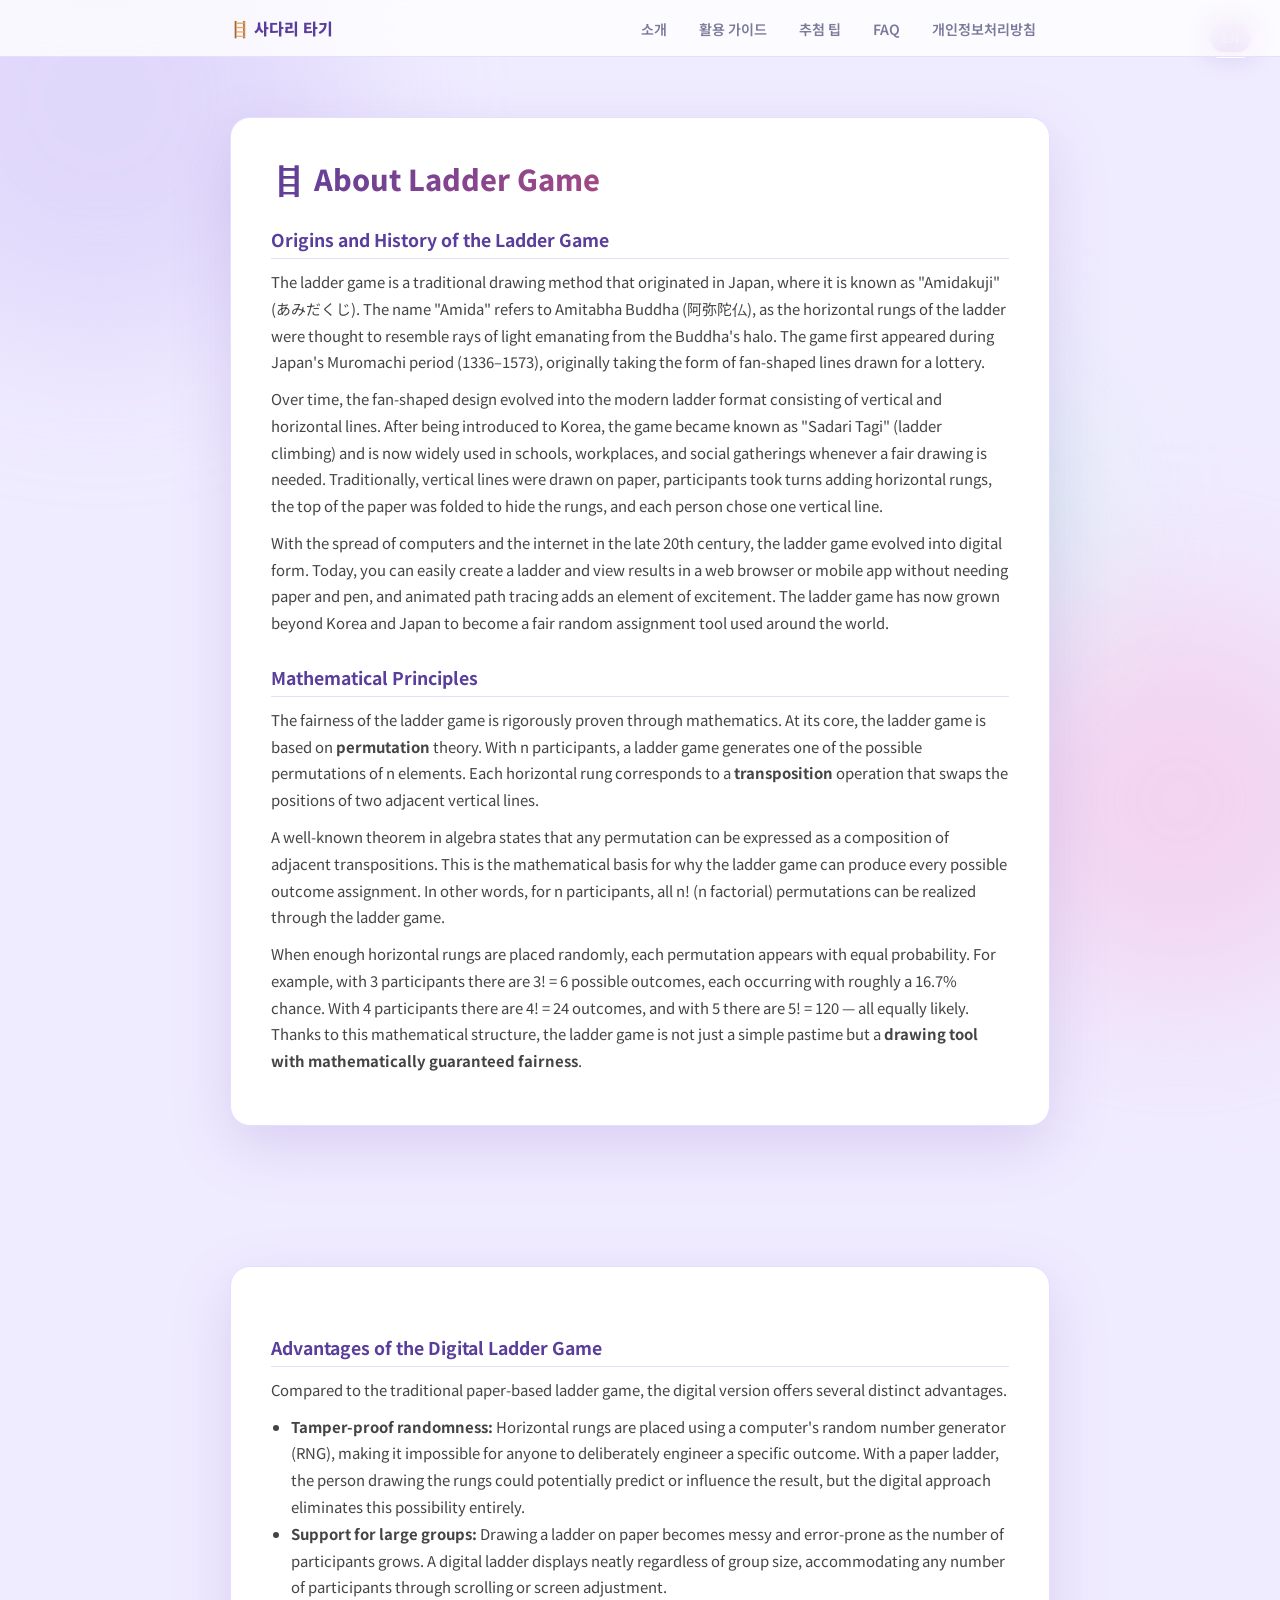
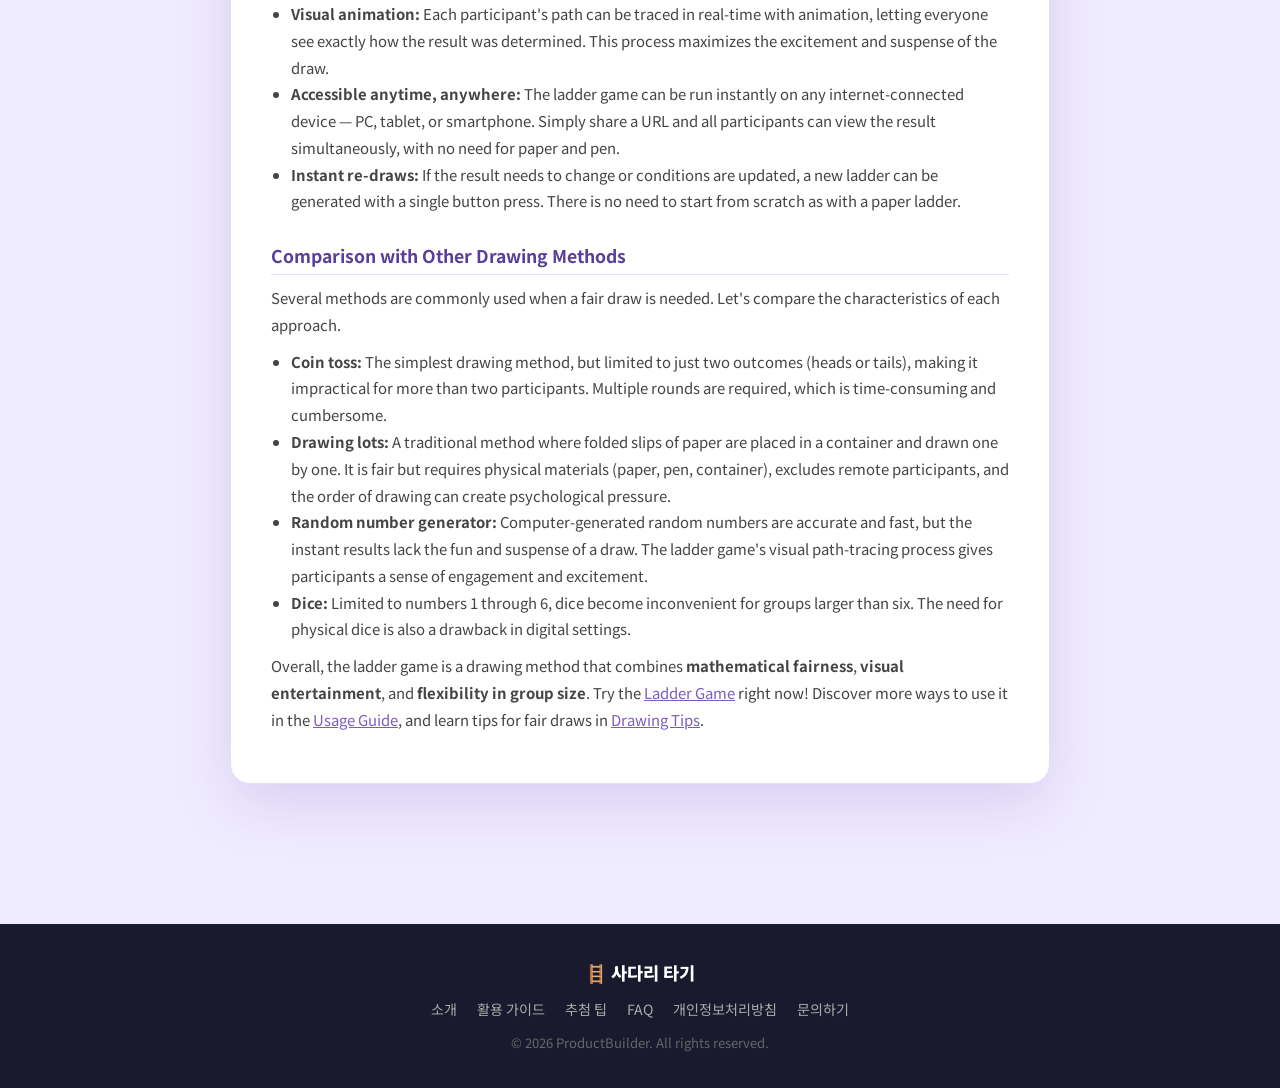
==== about.html @ 60f8b4ca "Fix AdSense policy violations and expand to global service - Remove ad from game screen (no-content " ====
<!doctype html>
<html lang="en">
<head>
  <meta charset="UTF-8" />
  <meta name="viewport" content="width=device-width, initial-scale=1.0" />
  <title>About Ladder Game - Origins, Mathematical Principles, and Digital Advantages</title>
  <meta name="description" content="Learn about the origins and history of the ladder game (Amidakuji), its mathematical fairness principles, advantages of digital ladder games, and comparisons with other drawing methods." />
  <meta name="keywords" content="ladder game about, amidakuji, ladder history, ladder math, fair drawing, 사다리타기 소개" />
  <meta name="author" content="ProductBuilder" />
  <meta property="og:title" content="About Ladder Game - Origins, Mathematical Principles, and Digital Advantages" />
  <meta property="og:description" content="Learn about the origins and history of the ladder game, its mathematical fairness principles, and the advantages of digital ladder games." />
  <meta property="og:type" content="article" />
  <link rel="preconnect" href="https://fonts.googleapis.com">
  <link rel="preconnect" href="https://fonts.gstatic.com" crossorigin>
  <link href="https://fonts.googleapis.com/css2?family=Noto+Sans+KR:wght@400;500;600;700;800&family=Noto+Sans+JP:wght@400;500;700;800&family=Noto+Sans+SC:wght@400;500;700;800&display=swap" rel="stylesheet">
  <link href="style.css" rel="stylesheet">
  <!-- Google AdSense -->
  <script async src="https://pagead2.googlesyndication.com/pagead/js/adsbygoogle.js?client=ca-pub-7362975376492503"
     crossorigin="anonymous"></script>
</head>
<body>

  <div class="bg-orbs">
    <div class="orb orb1"></div>
    <div class="orb orb2"></div>
    <div class="orb orb3"></div>
  </div>

  <!-- Language switcher -->
  <div class="lang-switcher">
    <button class="lang-btn active" data-lang="ko">한국어</button>
    <button class="lang-btn" data-lang="en">EN</button>
    <button class="lang-btn" data-lang="zh">中文</button>
    <button class="lang-btn" data-lang="ja">日本語</button>
  </div>

  <!-- Navigation -->
  <nav class="site-nav">
    <div class="nav-inner">
      <a href="/" class="nav-logo">🪜 사다리 타기</a>
      <ul class="nav-links">
        <li><a href="about.html">소개</a></li>
        <li><a href="guide.html">활용 가이드</a></li>
        <li><a href="tips.html">추첨 팁</a></li>
        <li><a href="faq-detail.html">FAQ</a></li>
        <li><a href="privacy.html">개인정보처리방침</a></li>
      </ul>
    </div>
  </nav>

  <div class="page">

    <!-- Korean -->
    <div data-lang="ko">
      <div class="card policy-card">
        <h1 class="policy-title">🪜 사다리 타기 소개</h1>
        <div class="policy-body">

          <h2>사다리 타기의 기원과 역사</h2>
          <p>사다리 타기는 일본에서 유래한 전통적인 추첨 방법으로, 일본어로는 '아미다쿠지(あみだくじ)'라고 불립니다. '아미다'는 아미타불(阿弥陀仏)을 뜻하며, 사다리의 가로선이 아미타불의 후광에서 뻗어 나오는 광선을 닮았다는 데에서 이름이 유래했습니다. 원래 일본의 무로마치 시대(室町時代, 1336~1573년)에 처음 등장했으며, 당시에는 부채꼴 모양의 선을 그려 추첨하는 방식이었습니다.</p>
          <p>시간이 흐르면서 부채꼴 형태는 세로줄과 가로줄로 구성된 현재의 사다리 형태로 발전했습니다. 이 방법은 한국에 전해진 후 '사다리 타기'라는 이름으로 정착되어 학교, 직장, 모임 등 일상 곳곳에서 공정한 추첨이 필요할 때 널리 사용되고 있습니다. 전통적으로는 종이에 세로선을 긋고 참가자들이 돌아가며 가로선을 추가한 뒤 종이의 윗부분을 접어 가로선을 가린 상태에서 각자 하나의 세로줄을 선택하는 방식으로 진행되었습니다.</p>
          <p>20세기 후반 컴퓨터와 인터넷이 보급되면서 사다리 타기도 디지털 형태로 진화했습니다. 종이와 펜 없이도 웹 브라우저나 모바일 앱에서 간편하게 사다리를 생성하고 결과를 확인할 수 있게 되었으며, 애니메이션 효과를 통해 경로를 시각적으로 추적하는 재미까지 더해졌습니다. 오늘날 사다리 타기는 한국과 일본을 넘어 전 세계에서 사용되는 공정한 무작위 배정 도구로 자리잡고 있습니다.</p>

          <h2>수학적 원리</h2>
          <p>사다리 타기의 공정성은 수학적으로 엄밀하게 증명됩니다. 사다리 타기의 핵심 원리는 <strong>순열(permutation)</strong> 이론에 기반합니다. n명의 참가자가 있을 때, 사다리 타기는 n개의 원소로 이루어진 순열 중 하나를 생성하는 것과 동일합니다. 각 가로선은 인접한 두 세로줄의 위치를 교환하는 <strong>전치(transposition)</strong> 연산에 해당합니다.</p>
          <p>대수학(代數學)에서 잘 알려진 정리에 따르면, 임의의 순열은 인접 전치(adjacent transposition)의 합성으로 표현할 수 있습니다. 이것이 바로 사다리 타기가 모든 가능한 결과 배정을 생성할 수 있다는 수학적 근거입니다. 즉, n명의 참가자에 대해 가능한 n!(n 팩토리얼)가지의 모든 순열이 사다리 타기를 통해 실현될 수 있습니다.</p>
          <p>가로선이 충분히 많고 무작위로 배치된다면 각 순열이 나타날 확률은 균등하게 분포합니다. 예를 들어 참가자가 3명인 경우, 가능한 결과는 3! = 6가지이며 각각 약 16.7%의 확률로 나타나게 됩니다. 4명이면 4! = 24가지, 5명이면 5! = 120가지의 결과가 동일한 확률로 생성됩니다. 이러한 수학적 구조 덕분에 사다리 타기는 단순한 놀이가 아니라 <strong>수학적으로 공정성이 보장된 추첨 도구</strong>입니다.</p>

        </div>
      </div>
    </div>

    <!-- English -->
    <div data-lang="en" style="display:none;">
      <div class="card policy-card">
        <h1 class="policy-title">🪜 About Ladder Game</h1>
        <div class="policy-body">

          <h2>Origins and History of the Ladder Game</h2>
          <p>The ladder game is a traditional drawing method that originated in Japan, where it is known as "Amidakuji" (あみだくじ). The name "Amida" refers to Amitabha Buddha (阿弥陀仏), as the horizontal rungs of the ladder were thought to resemble rays of light emanating from the Buddha's halo. The game first appeared during Japan's Muromachi period (1336–1573), originally taking the form of fan-shaped lines drawn for a lottery.</p>
          <p>Over time, the fan-shaped design evolved into the modern ladder format consisting of vertical and horizontal lines. After being introduced to Korea, the game became known as "Sadari Tagi" (ladder climbing) and is now widely used in schools, workplaces, and social gatherings whenever a fair drawing is needed. Traditionally, vertical lines were drawn on paper, participants took turns adding horizontal rungs, the top of the paper was folded to hide the rungs, and each person chose one vertical line.</p>
          <p>With the spread of computers and the internet in the late 20th century, the ladder game evolved into digital form. Today, you can easily create a ladder and view results in a web browser or mobile app without needing paper and pen, and animated path tracing adds an element of excitement. The ladder game has now grown beyond Korea and Japan to become a fair random assignment tool used around the world.</p>

          <h2>Mathematical Principles</h2>
          <p>The fairness of the ladder game is rigorously proven through mathematics. At its core, the ladder game is based on <strong>permutation</strong> theory. With n participants, a ladder game generates one of the possible permutations of n elements. Each horizontal rung corresponds to a <strong>transposition</strong> operation that swaps the positions of two adjacent vertical lines.</p>
          <p>A well-known theorem in algebra states that any permutation can be expressed as a composition of adjacent transpositions. This is the mathematical basis for why the ladder game can produce every possible outcome assignment. In other words, for n participants, all n! (n factorial) permutations can be realized through the ladder game.</p>
          <p>When enough horizontal rungs are placed randomly, each permutation appears with equal probability. For example, with 3 participants there are 3! = 6 possible outcomes, each occurring with roughly a 16.7% chance. With 4 participants there are 4! = 24 outcomes, and with 5 there are 5! = 120 — all equally likely. Thanks to this mathematical structure, the ladder game is not just a simple pastime but a <strong>drawing tool with mathematically guaranteed fairness</strong>.</p>

        </div>
      </div>
    </div>

    <!-- Chinese (Simplified) -->
    <div data-lang="zh" style="display:none;">
      <div class="card policy-card">
        <h1 class="policy-title">🪜 关于抽签梯子游戏</h1>
        <div class="policy-body">

          <h2>梯子游戏的起源与历史</h2>
          <p>梯子游戏是一种源自日本的传统抽签方式，日语中称为"阿弥陀签"（あみだくじ）。"阿弥陀"指的是阿弥陀佛（阿弥陀仏），因为梯子上的横线酷似从佛像光环中散射出的光线而得名。该游戏最早出现在日本室町时代（1336～1573年），最初以扇形线条进行抽签。</p>
          <p>随着时间的推移，扇形结构逐渐演变为由纵线和横线构成的现代梯子形式。传入韩国后，这种方法被称为"爬梯子"，在学校、职场和各种聚会中被广泛用于需要公平抽签的场合。传统做法是在纸上画出纵线，参与者轮流添加横线，然后将纸的上方折叠起来遮住横线，每人选择一条纵线。</p>
          <p>20世纪后半叶，随着计算机和互联网的普及，梯子游戏也进化为数字形式。无需纸笔，只要通过浏览器或手机应用即可轻松生成梯子并查看结果，动画路径追踪更增添了趣味性。如今，梯子游戏已超越韩国和日本，成为一种在全球广泛使用的公平随机分配工具。</p>

          <h2>数学原理</h2>
          <p>梯子游戏的公平性可以通过数学严格证明。其核心原理基于<strong>排列（permutation）</strong>理论。当有 n 位参与者时，梯子游戏相当于生成 n 个元素的一种排列。每条横线对应一次<strong>对换（transposition）</strong>运算，即交换相邻两条纵线的位置。</p>
          <p>代数学中有一个著名定理：任何排列都可以表示为相邻对换的复合。这就是梯子游戏能够产生所有可能结果分配的数学依据。也就是说，对于 n 位参与者，所有 n!（n 的阶乘）种排列都可以通过梯子游戏实现。</p>
          <p>当横线足够多且随机分布时，每种排列出现的概率是均等的。例如，3 位参与者有 3! = 6 种可能的结果，每种约有 16.7% 的概率出现；4 位有 4! = 24 种，5 位有 5! = 120 种，概率均相同。正是这种数学结构，使得梯子游戏不仅仅是一个简单的游戏，更是一种<strong>数学上保证公平的抽签工具</strong>。</p>

        </div>
      </div>
    </div>

    <!-- Japanese -->
    <div data-lang="ja" style="display:none;">
      <div class="card policy-card">
        <h1 class="policy-title">🪜 あみだくじについて</h1>
        <div class="policy-body">

          <h2>あみだくじの起源と歴史</h2>
          <p>あみだくじは日本発祥の伝統的なくじ引き方法です。「あみだ」は阿弥陀仏に由来し、はしごの横線が阿弥陀仏の後光から放たれる光線に似ていることから名付けられました。室町時代（1336～1573年）に初めて登場し、当初は扇形の線を描いてくじを引く方式でした。</p>
          <p>時代とともに扇形から、縦線と横線で構成される現在のはしご型へと発展しました。韓国に伝わった後は「サダリタギ（はしご登り）」として定着し、学校や職場、集まりなど、公平なくじ引きが必要なあらゆる場面で広く使われています。伝統的なやり方では、紙に縦線を引き、参加者が順番に横線を加え、紙の上部を折って横線を隠した状態でそれぞれが縦線を一本選びます。</p>
          <p>20世紀後半にコンピュータとインターネットが普及すると、あみだくじもデジタル化しました。紙とペンがなくても、ウェブブラウザやモバイルアプリで簡単にはしごを作成し、結果を確認できるようになり、アニメーションによる経路追跡で楽しさも加わりました。現在、あみだくじは韓国と日本を超え、世界中で使われる公平なランダム割り当てツールとなっています。</p>

          <h2>数学的原理</h2>
          <p>あみだくじの公平性は数学的に厳密に証明されています。その核心は<strong>順列（permutation）</strong>理論に基づいています。参加者が n 人の場合、あみだくじは n 個の要素からなる順列の一つを生成することに相当します。各横線は、隣り合う2本の縦線の位置を入れ替える<strong>互換（transposition）</strong>演算に対応しています。</p>
          <p>代数学のよく知られた定理によれば、任意の順列は隣接互換の合成として表現できます。これが、あみだくじがすべての可能な結果の割り当てを生成できるという数学的根拠です。つまり、n 人の参加者に対して、n!（n の階乗）通りのすべての順列があみだくじで実現可能です。</p>
          <p>横線が十分に多くランダムに配置されていれば、各順列が現れる確率は均等に分布します。例えば参加者が3人の場合、結果は 3! = 6 通りで、それぞれ約 16.7% の確率で出現します。4人なら 4! = 24 通り、5人なら 5! = 120 通りの結果が同じ確率で生成されます。この数学的構造のおかげで、あみだくじは単なる遊びではなく、<strong>数学的に公平性が保証されたくじ引きツール</strong>なのです。</p>

        </div>
      </div>
    </div>

    <!-- AD unit between content sections -->
    <div class="ad-wrap">
      <ins class="adsbygoogle"
        style="display:block"
        data-ad-client="ca-pub-7362975376492503"
        data-ad-format="auto"
        data-full-width-responsive="true"></ins>
      <script>(adsbygoogle = window.adsbygoogle || []).push({});</script>
    </div>

    <!-- Korean -->
    <div data-lang="ko">
      <div class="card policy-card">
        <div class="policy-body">

          <h2>디지털 사다리 타기의 장점</h2>
          <p>전통적인 종이 사다리 타기와 비교했을 때, 디지털 사다리 타기는 여러 가지 뚜렷한 장점을 가지고 있습니다.</p>
          <ul>
            <li><strong>조작 불가능한 무작위성:</strong> 컴퓨터의 난수 생성기(RNG, Random Number Generator)를 사용하여 가로선을 배치하기 때문에 사람이 의도적으로 특정 결과를 만들어내는 것이 불가능합니다. 종이 사다리에서는 가로선을 그리는 사람이 결과를 예측하거나 유도할 여지가 있지만, 디지털 방식에서는 이러한 조작 가능성이 원천적으로 차단됩니다.</li>
            <li><strong>대규모 그룹 지원:</strong> 종이에 사다리를 그릴 때는 참가자가 많아지면 공간이 부족하고 선이 복잡해져 실수가 발생하기 쉽습니다. 디지털 사다리는 참가자 수에 관계없이 깔끔하게 표시되며, 스크롤이나 화면 조정을 통해 몇 명이든 수용할 수 있습니다.</li>
            <li><strong>시각적 애니메이션 효과:</strong> 각 참가자의 경로를 애니메이션으로 실시간 추적할 수 있어 결과가 어떻게 결정되는지 시각적으로 확인하는 재미가 있습니다. 이 과정은 사다리 타기의 흥미와 긴장감을 극대화합니다.</li>
            <li><strong>언제 어디서나 접근 가능:</strong> 인터넷이 연결된 기기라면 PC, 태블릿, 스마트폰 어디에서든 즉시 사다리 타기를 실행할 수 있습니다. 종이와 펜을 준비할 필요 없이 URL만 공유하면 모든 참가자가 동시에 결과를 확인할 수 있습니다.</li>
            <li><strong>즉각적인 재추첨:</strong> 결과가 마음에 들지 않거나 조건이 변경된 경우, 버튼 하나로 새로운 사다리를 즉시 생성할 수 있습니다. 종이 사다리처럼 처음부터 다시 그릴 필요가 없습니다.</li>
          </ul>

          <h2>다른 추첨 방법과의 비교</h2>
          <p>공정한 추첨이 필요한 상황에서 사다리 타기 외에도 다양한 방법이 사용됩니다. 각 방법의 특징을 비교해 보겠습니다.</p>
          <ul>
            <li><strong>동전 던지기:</strong> 가장 단순한 추첨 방법이지만, 앞면과 뒷면 두 가지 결과만 가능하므로 2명 이상의 참가자가 있을 때는 사용하기 어렵습니다. 여러 번 반복해야 하므로 시간이 오래 걸리고 과정이 번거롭습니다.</li>
            <li><strong>제비뽑기(추첨):</strong> 종이를 접어 상자에 넣고 하나씩 뽑는 전통적인 방식입니다. 공정하지만 물리적 준비물(종이, 펜, 상자)이 필요하고, 원격으로 참여하는 사람은 참가할 수 없습니다. 또한 뽑기 순서에 따른 심리적 부담이 생길 수 있습니다.</li>
            <li><strong>무작위 번호 생성기:</strong> 컴퓨터로 랜덤 숫자를 뽑는 방식은 정확하고 빠르지만, 과정이 즉각적이어서 추첨의 재미와 긴장감이 없습니다. 사다리 타기는 경로를 따라가는 시각적 과정이 있어 참가자들에게 흥미와 몰입감을 제공합니다.</li>
            <li><strong>주사위:</strong> 1~6까지의 숫자로 제한되며, 참가자가 6명을 초과하면 사용하기 불편합니다. 물리적 주사위가 필요하다는 점도 디지털 환경에서는 단점이 됩니다.</li>
          </ul>
          <p>종합적으로, 사다리 타기는 <strong>수학적 공정성</strong>, <strong>시각적 재미</strong>, <strong>참가 인원의 유연성</strong>을 모두 갖춘 추첨 방법입니다. 지금 바로 <a href="/">사다리 타기</a>를 체험해 보세요! 더 다양한 활용법은 <a href="guide.html">활용 가이드</a>에서, 공정한 추첨을 위한 노하우는 <a href="tips.html">추첨 팁</a>에서 확인할 수 있습니다.</p>

        </div>
      </div>
    </div>

    <!-- English -->
    <div data-lang="en" style="display:none;">
      <div class="card policy-card">
        <div class="policy-body">

          <h2>Advantages of the Digital Ladder Game</h2>
          <p>Compared to the traditional paper-based ladder game, the digital version offers several distinct advantages.</p>
          <ul>
            <li><strong>Tamper-proof randomness:</strong> Horizontal rungs are placed using a computer's random number generator (RNG), making it impossible for anyone to deliberately engineer a specific outcome. With a paper ladder, the person drawing the rungs could potentially predict or influence the result, but the digital approach eliminates this possibility entirely.</li>
            <li><strong>Support for large groups:</strong> Drawing a ladder on paper becomes messy and error-prone as the number of participants grows. A digital ladder displays neatly regardless of group size, accommodating any number of participants through scrolling or screen adjustment.</li>
            <li><strong>Visual animation:</strong> Each participant's path can be traced in real-time with animation, letting everyone see exactly how the result was determined. This process maximizes the excitement and suspense of the draw.</li>
            <li><strong>Accessible anytime, anywhere:</strong> The ladder game can be run instantly on any internet-connected device — PC, tablet, or smartphone. Simply share a URL and all participants can view the result simultaneously, with no need for paper and pen.</li>
            <li><strong>Instant re-draws:</strong> If the result needs to change or conditions are updated, a new ladder can be generated with a single button press. There is no need to start from scratch as with a paper ladder.</li>
          </ul>

          <h2>Comparison with Other Drawing Methods</h2>
          <p>Several methods are commonly used when a fair draw is needed. Let's compare the characteristics of each approach.</p>
          <ul>
            <li><strong>Coin toss:</strong> The simplest drawing method, but limited to just two outcomes (heads or tails), making it impractical for more than two participants. Multiple rounds are required, which is time-consuming and cumbersome.</li>
            <li><strong>Drawing lots:</strong> A traditional method where folded slips of paper are placed in a container and drawn one by one. It is fair but requires physical materials (paper, pen, container), excludes remote participants, and the order of drawing can create psychological pressure.</li>
            <li><strong>Random number generator:</strong> Computer-generated random numbers are accurate and fast, but the instant results lack the fun and suspense of a draw. The ladder game's visual path-tracing process gives participants a sense of engagement and excitement.</li>
            <li><strong>Dice:</strong> Limited to numbers 1 through 6, dice become inconvenient for groups larger than six. The need for physical dice is also a drawback in digital settings.</li>
          </ul>
          <p>Overall, the ladder game is a drawing method that combines <strong>mathematical fairness</strong>, <strong>visual entertainment</strong>, and <strong>flexibility in group size</strong>. Try the <a href="/">Ladder Game</a> right now! Discover more ways to use it in the <a href="guide.html">Usage Guide</a>, and learn tips for fair draws in <a href="tips.html">Drawing Tips</a>.</p>

        </div>
      </div>
    </div>

    <!-- Chinese (Simplified) -->
    <div data-lang="zh" style="display:none;">
      <div class="card policy-card">
        <div class="policy-body">

          <h2>数字梯子游戏的优势</h2>
          <p>与传统的纸质梯子游戏相比，数字版本具有多项显著优势。</p>
          <ul>
            <li><strong>不可篡改的随机性：</strong>横线的放置使用计算机随机数生成器（RNG），任何人都无法故意制造特定结果。在纸质梯子中，画线的人有可能预测或引导结果，但数字方式从根本上杜绝了这种操纵的可能性。</li>
            <li><strong>支持大规模群组：</strong>在纸上画梯子时，参与者越多空间越不够用，线条也会变得复杂容易出错。数字梯子无论人数多少都能清晰显示，通过滚动或调整屏幕即可容纳任意数量的参与者。</li>
            <li><strong>可视化动画效果：</strong>可以通过动画实时追踪每位参与者的路径，直观地看到结果是如何产生的。这个过程将抽签的趣味性和紧张感发挥到了极致。</li>
            <li><strong>随时随地可用：</strong>只要有联网设备，无论是电脑、平板还是手机，都可以立即运行梯子游戏。无需准备纸笔，只要分享链接，所有参与者就能同时查看结果。</li>
            <li><strong>即时重新抽签：</strong>如果对结果不满意或条件发生变化，只需按一下按钮即可立即生成新的梯子，无需像纸质梯子那样从头开始重画。</li>
          </ul>

          <h2>与其他抽签方式的比较</h2>
          <p>在需要公平抽签的场合，除了梯子游戏外还有多种方法可供选择。让我们比较一下各种方法的特点。</p>
          <ul>
            <li><strong>抛硬币：</strong>最简单的抽签方式，但只有正反两种结果，不适合两人以上的情况。需要多次重复，耗时且繁琐。</li>
            <li><strong>抽签（抓阄）：</strong>将折好的纸条放入容器中逐一抽取的传统方式。虽然公平，但需要准备纸、笔和容器等实物，远程参与者无法参加，而且抽签顺序可能带来心理压力。</li>
            <li><strong>随机数生成器：</strong>用计算机生成随机数的方式既准确又快速，但结果瞬间产生，缺少抽签的乐趣和紧张感。梯子游戏通过可视化的路径追踪过程，为参与者带来趣味与沉浸感。</li>
            <li><strong>骰子：</strong>仅限于 1 到 6 的数字，超过 6 人时使用不便。在数字化环境中，需要实体骰子也是一个缺点。</li>
          </ul>
          <p>综合来看，梯子游戏是一种兼具<strong>数学公平性</strong>、<strong>视觉趣味性</strong>和<strong>参与人数灵活性</strong>的抽签方法。现在就来体验<a href="/">梯子游戏</a>吧！更多使用方法请参阅<a href="guide.html">使用指南</a>，公平抽签的技巧请查看<a href="tips.html">抽签技巧</a>。</p>

        </div>
      </div>
    </div>

    <!-- Japanese -->
    <div data-lang="ja" style="display:none;">
      <div class="card policy-card">
        <div class="policy-body">

          <h2>デジタルあみだくじの利点</h2>
          <p>従来の紙のあみだくじと比べて、デジタル版にはいくつかの明確な利点があります。</p>
          <ul>
            <li><strong>改ざん不可能なランダム性：</strong>コンピュータの乱数生成器（RNG）を使って横線を配置するため、誰かが意図的に特定の結果を作り出すことは不可能です。紙のあみだくじでは横線を引く人が結果を予測・誘導できる余地がありますが、デジタル方式ではそのような操作の可能性が根本的に排除されます。</li>
            <li><strong>大人数に対応：</strong>紙にはしごを描く場合、参加者が増えるとスペースが足りなくなり、線が複雑になってミスが起きやすくなります。デジタルあみだくじは人数に関係なくきれいに表示され、スクロールや画面調整で何人でも対応できます。</li>
            <li><strong>視覚的なアニメーション効果：</strong>各参加者の経路をアニメーションでリアルタイムに追跡でき、結果がどのように決まったかを視覚的に確認する楽しさがあります。この過程があみだくじの興奮と緊張感を最大限に引き出します。</li>
            <li><strong>いつでもどこでもアクセス可能：</strong>インターネットに接続された機器があれば、PC・タブレット・スマートフォンのどこからでもすぐにあみだくじを実行できます。紙とペンを用意する必要なく、URLを共有するだけで全員が同時に結果を確認できます。</li>
            <li><strong>即座にやり直し可能：</strong>結果を変更したい場合や条件が変わった場合、ボタン一つで新しいはしごを即座に生成できます。紙のように最初から描き直す必要はありません。</li>
          </ul>

          <h2>他のくじ引き方法との比較</h2>
          <p>公平なくじ引きが必要な場面では、あみだくじ以外にもさまざまな方法が使われます。それぞれの方法の特徴を比較してみましょう。</p>
          <ul>
            <li><strong>コイントス：</strong>最もシンプルなくじ引き方法ですが、表と裏の2つの結果しかないため、3人以上の参加者には不向きです。何度も繰り返す必要があり、時間がかかって手間もかかります。</li>
            <li><strong>くじ引き（抽選）：</strong>折った紙を容器に入れて一つずつ引く伝統的な方法です。公平ですが、紙・ペン・容器などの準備が必要で、リモート参加者は参加できません。また、引く順番による心理的プレッシャーが生じることもあります。</li>
            <li><strong>乱数生成器：</strong>コンピュータでランダムな数字を生成する方法は正確で速いですが、結果が瞬時に出るため、くじ引きの楽しさや緊張感がありません。あみだくじは経路を追跡する視覚的なプロセスがあり、参加者に興味と没入感を提供します。</li>
            <li><strong>サイコロ：</strong>1～6の数字に限定され、6人を超えると使いにくくなります。物理的なサイコロが必要な点もデジタル環境ではデメリットです。</li>
          </ul>
          <p>総合的に、あみだくじは<strong>数学的な公平性</strong>、<strong>視覚的な楽しさ</strong>、<strong>参加人数の柔軟性</strong>を兼ね備えたくじ引き方法です。今すぐ<a href="/">あみだくじ</a>を体験してみましょう！さらに多くの活用法は<a href="guide.html">活用ガイド</a>で、公平なくじ引きのコツは<a href="tips.html">くじ引きのヒント</a>でご確認ください。</p>

        </div>
      </div>
    </div>

  </div><!-- .page -->

  <!-- Footer -->
  <footer class="site-footer">
    <div class="footer-inner">
      <div class="footer-logo">🪜 사다리 타기</div>
      <nav class="footer-nav">
        <a href="about.html">소개</a>
        <a href="guide.html">활용 가이드</a>
        <a href="tips.html">추첨 팁</a>
        <a href="faq-detail.html">FAQ</a>
        <a href="privacy.html">개인정보처리방침</a>
        <a href="mailto:contact@productbuilder.page">문의하기</a>
      </nav>
      <p class="footer-copy">© 2026 ProductBuilder. All rights reserved.</p>
    </div>
  </footer>

  <script defer src="i18n-static.js"></script>
</body>
</html>
---- style.css ----
/* ── Language switcher ── */
.lang-switcher {
  position: fixed;
  top: 18px;
  right: 20px;
  display: flex;
  gap: 6px;
  z-index: 100;
  background: rgba(255,255,255,0.75);
  backdrop-filter: blur(12px);
  -webkit-backdrop-filter: blur(12px);
  border: 1px solid rgba(255,255,255,0.9);
  border-radius: 50px;
  padding: 5px 8px;
  box-shadow: 0 4px 20px rgba(124,92,191,0.15);
}
.lang-btn {
  padding: 5px 12px;
  border: none;
  border-radius: 30px;
  background: transparent;
  color: var(--text-muted, #7a7a9a);
  font-size: 0.78rem;
  font-family: inherit;
  font-weight: 600;
  cursor: pointer;
  transition: background 0.2s, color 0.2s;
  white-space: nowrap;
}
.lang-btn:hover { background: #f0ebff; color: #7c5cbf; }
.lang-btn.active {
  background: linear-gradient(135deg, #7c5cbf, #a855f7);
  color: #fff;
}

:root {
  --purple: #7c5cbf;
  --purple-light: #a78bd4;
  --purple-dark: #5a3e9b;
  --pink: #f5576c;
  --green: #43e97b;
  --bg: #f0ecff;
  --card: #ffffff;
  --text: #1a1a2e;
  --text-muted: #7a7a9a;
  --border: #e4deff;
  --radius: 20px;
  --shadow: 0 8px 40px rgba(124, 92, 191, 0.15);
  --shadow-lg: 0 20px 60px rgba(124, 92, 191, 0.2);
}

* { box-sizing: border-box; margin: 0; padding: 0; }

body {
  font-family: 'Noto Sans KR', sans-serif;
  background: var(--bg);
  min-height: 100vh;
  color: var(--text);
  overflow-x: hidden;
}

/* ── Background orbs ── */
.bg-orbs {
  position: fixed;
  inset: 0;
  pointer-events: none;
  z-index: 0;
}
.orb {
  position: absolute;
  border-radius: 50%;
  filter: blur(80px);
  opacity: 0.35;
}
.orb1 { width: 500px; height: 500px; background: #c4b5f4; top: -150px; left: -150px; }
.orb2 { width: 400px; height: 400px; background: #f9a8d4; bottom: -100px; right: -100px; }
.orb3 { width: 300px; height: 300px; background: #a5f3cf; top: 40%; left: 60%; }

/* ── Page layout ── */
.page {
  position: relative;
  z-index: 1;
  max-width: 860px;
  margin: 0 auto;
  padding: 40px 20px 80px;
}

/* ── Hero ── */
.hero {
  text-align: center;
  margin-bottom: 32px;
}
.hero-icon {
  font-size: 3.5rem;
  display: block;
  margin-bottom: 12px;
  filter: drop-shadow(0 4px 12px rgba(124,92,191,0.3));
  animation: float 3s ease-in-out infinite;
}
.hero-icon.small { font-size: 2rem; margin: 0; }
@keyframes float {
  0%, 100% { transform: translateY(0); }
  50% { transform: translateY(-8px); }
}
h1 {
  font-size: 2.4rem;
  font-weight: 800;
  background: linear-gradient(135deg, var(--purple-dark), var(--pink));
  -webkit-background-clip: text;
  -webkit-text-fill-color: transparent;
  background-clip: text;
  margin-bottom: 8px;
}
.hero-sub {
  color: var(--text-muted);
  font-size: 1rem;
  font-weight: 400;
}

/* ── Card ── */
.card {
  background: var(--card);
  border-radius: var(--radius);
  box-shadow: var(--shadow-lg);
  border: 1px solid var(--border);
}
.setup-card { padding: 36px; }
.ladder-card { padding: 28px 20px; }

/* ── Columns ── */
.columns {
  display: flex;
  gap: 0;
  margin-bottom: 28px;
}
.col { flex: 1; min-width: 0; }
.divider {
  width: 1px;
  background: var(--border);
  margin: 0 28px;
  flex-shrink: 0;
}

/* ── Column header ── */
.col-header {
  display: flex;
  align-items: center;
  gap: 8px;
  margin-bottom: 16px;
}
.col-icon { font-size: 1.2rem; }
.col-header h2 {
  font-size: 1rem;
  font-weight: 700;
  color: var(--text);
}
.count-badge {
  margin-left: auto;
  background: var(--purple);
  color: #fff;
  font-size: 0.75rem;
  font-weight: 700;
  min-width: 22px;
  height: 22px;
  border-radius: 11px;
  display: flex;
  align-items: center;
  justify-content: center;
  padding: 0 6px;
}
.result-badge { background: var(--pink); }

/* ── Input list ── */
.input-list { display: flex; flex-direction: column; gap: 8px; margin-bottom: 10px; }

.input-row {
  display: flex;
  align-items: center;
  gap: 8px;
  animation: rowIn 0.2s ease;
}
@keyframes rowIn {
  from { opacity: 0; transform: translateY(-6px); }
  to   { opacity: 1; transform: translateY(0); }
}

.row-num {
  width: 24px;
  height: 24px;
  border-radius: 50%;
  background: linear-gradient(135deg, var(--purple), var(--purple-light));
  color: #fff;
  font-size: 0.72rem;
  font-weight: 700;
  display: flex;
  align-items: center;
  justify-content: center;
  flex-shrink: 0;
}
.result-num {
  background: linear-gradient(135deg, var(--pink), #f093fb);
}

input[type="text"] {
  flex: 1;
  padding: 9px 14px;
  border: 1.5px solid var(--border);
  border-radius: 10px;
  font-size: 0.92rem;
  font-family: inherit;
  color: var(--text);
  background: #fafafa;
  outline: none;
  transition: border-color 0.2s, box-shadow 0.2s, background 0.2s;
}
input[type="text"]:focus {
  border-color: var(--purple-light);
  background: #fff;
  box-shadow: 0 0 0 3px rgba(167, 139, 212, 0.18);
}
input[type="text"]::placeholder { color: #bbb; }

.remove-btn {
  width: 28px;
  height: 28px;
  border-radius: 8px;
  border: none;
  background: #fff0f0;
  color: #f87272;
  font-size: 0.8rem;
  cursor: pointer;
  display: flex;
  align-items: center;
  justify-content: center;
  flex-shrink: 0;
  transition: background 0.2s, transform 0.1s;
}
.remove-btn:hover { background: #ffe0e0; transform: scale(1.1); }

/* ── Add button ── */
.add-btn {
  width: 100%;
  padding: 9px;
  border: 1.5px dashed var(--purple-light);
  border-radius: 10px;
  background: none;
  color: var(--purple);
  font-size: 0.88rem;
  font-family: inherit;
  font-weight: 600;
  cursor: pointer;
  display: flex;
  align-items: center;
  justify-content: center;
  gap: 6px;
  transition: background 0.2s, border-color 0.2s;
}
.add-btn:hover { background: #f0ebff; border-color: var(--purple); }
.add-btn.result-add { border-color: #f5a0b5; color: var(--pink); }
.add-btn.result-add:hover { background: #fff0f4; border-color: var(--pink); }
.add-icon { font-size: 1rem; }

/* ── Start button ── */
.start-btn {
  width: 100%;
  padding: 16px;
  border: none;
  border-radius: 14px;
  background: linear-gradient(135deg, #7c5cbf, #a855f7, #f5576c);
  background-size: 200% 200%;
  color: #fff;
  font-size: 1.05rem;
  font-family: inherit;
  font-weight: 700;
  cursor: pointer;
  display: flex;
  align-items: center;
  justify-content: center;
  gap: 10px;
  box-shadow: 0 6px 24px rgba(124,92,191,0.35);
  transition: opacity 0.2s, transform 0.15s, box-shadow 0.2s;
}
.start-btn:hover {
  opacity: 0.93;
  transform: translateY(-2px);
  box-shadow: 0 10px 30px rgba(124,92,191,0.4);
}
.start-btn:active { transform: translateY(0); }
.btn-arrow { font-size: 1.1rem; }

/* ── Hidden ── */
.hidden { display: none !important; }

/* ── Game header ── */
.game-header {
  display: flex;
  align-items: center;
  gap: 14px;
  margin-bottom: 24px;
}
.game-header h1 {
  font-size: 1.6rem;
  flex: 1;
}
.ghost-btn {
  padding: 8px 18px;
  border: 1.5px solid var(--border);
  border-radius: 10px;
  background: var(--card);
  color: var(--text-muted);
  font-size: 0.9rem;
  font-family: inherit;
  font-weight: 600;
  cursor: pointer;
  transition: border-color 0.2s, color 0.2s, background 0.2s;
}
.ghost-btn:hover { border-color: var(--purple-light); color: var(--purple); background: #f5f0ff; }

/* ── Hint ── */
.hint {
  text-align: center;
  font-size: 0.85rem;
  color: var(--text-muted);
  margin-bottom: 20px;
}

/* ── Ladder wrapper & labels ── */
.ladder-wrapper { overflow-x: auto; }

.labels {
  position: relative;
  height: 52px;
}

.label-item {
  position: absolute;
  display: flex;
  flex-direction: column;
  align-items: center;
  cursor: pointer;
  transition: transform 0.15s;
  transform: translateX(-50%);
}
.label-item:hover { transform: translateX(-50%) scale(1.07); }

.label-chip {
  padding: 7px 16px;
  border-radius: 30px;
  font-size: 0.85rem;
  font-weight: 700;
  color: #fff;
  white-space: nowrap;
  box-shadow: 0 4px 14px rgba(0,0,0,0.15);
  transition: box-shadow 0.2s;
  font-family: 'Noto Sans KR', sans-serif;
}
.label-item:hover .label-chip { box-shadow: 0 6px 20px rgba(0,0,0,0.22); }

.result-chip {
  padding: 7px 16px;
  border-radius: 30px;
  font-size: 0.85rem;
  font-weight: 700;
  color: #fff;
  white-space: nowrap;
  background: linear-gradient(135deg, #f093fb, #f5576c);
  box-shadow: 0 4px 14px rgba(245,87,108,0.3);
  font-family: 'Noto Sans KR', sans-serif;
  opacity: 0.4;
  transition: opacity 0.4s, transform 0.3s, box-shadow 0.3s;
}
.label-item.revealed .result-chip {
  opacity: 1;
  animation: popIn 0.45s cubic-bezier(0.34,1.56,0.64,1) forwards;
}
@keyframes popIn {
  0%   { transform: scale(0.5); opacity: 0; }
  100% { transform: scale(1);   opacity: 1; }
}

#ladder-canvas {
  display: block;
  margin: 0 auto;
}

/* ── Game actions ── */
.game-actions {
  display: flex;
  justify-content: center;
  margin-top: 20px;
}
.run-btn {
  padding: 14px 40px;
  border: none;
  border-radius: 50px;
  background: linear-gradient(135deg, #43e97b, #38f9d7);
  color: #1a5c3a;
  font-size: 1rem;
  font-family: inherit;
  font-weight: 700;
  cursor: pointer;
  box-shadow: 0 6px 24px rgba(67,233,123,0.35);
  transition: transform 0.15s, box-shadow 0.2s, opacity 0.2s;
}
.run-btn:hover {
  transform: translateY(-2px);
  box-shadow: 0 10px 30px rgba(67,233,123,0.4);
}
.run-btn:active { transform: translateY(0); }

/* ── Results display ── */
.results-display {
  margin-top: 28px;
}
.results-title {
  text-align: center;
  font-size: 1.2rem;
  font-weight: 800;
  color: var(--purple-dark);
  margin-bottom: 16px;
}
#results-list { display: flex; flex-direction: column; gap: 10px; }

.result-row {
  display: flex;
  align-items: center;
  gap: 12px;
  padding: 14px 20px;
  background: var(--card);
  border-radius: 14px;
  border: 1px solid var(--border);
  box-shadow: 0 2px 12px rgba(124,92,191,0.08);
  animation: slideUp 0.35s cubic-bezier(0.34,1.56,0.64,1) both;
}
@keyframes slideUp {
  from { opacity: 0; transform: translateY(16px) scale(0.97); }
  to   { opacity: 1; transform: translateY(0) scale(1); }
}

.result-row .player-chip {
  padding: 5px 14px;
  border-radius: 20px;
  color: #fff;
  font-size: 0.88rem;
  font-weight: 700;
  white-space: nowrap;
}
.result-row .arrow-icon {
  color: #ccc;
  font-size: 1.1rem;
  flex-shrink: 0;
  margin: 0 4px;
}
.result-row .prize-text {
  flex: 1;
  font-size: 0.97rem;
  font-weight: 700;
  color: var(--pink);
}

/* ── AdSense ── */
.ad-wrap {
  margin: 20px 0;
  text-align: center;
  min-height: 100px;
  border-radius: 12px;
  overflow: hidden;
}

/* ── Disqus ── */
.disqus-section {
  margin-top: 28px;
  padding: 28px;
}
.disqus-title {
  font-size: 1.1rem;
  font-weight: 800;
  color: var(--purple-dark);
  margin-bottom: 20px;
}
#disqus_thread { min-height: 100px; }

/* ── Nav ── */
.site-nav {
  position: sticky;
  top: 0;
  z-index: 200;
  background: rgba(255,255,255,0.8);
  backdrop-filter: blur(16px);
  -webkit-backdrop-filter: blur(16px);
  border-bottom: 1px solid var(--border);
}
.nav-inner {
  max-width: 860px;
  margin: 0 auto;
  padding: 0 20px;
  height: 56px;
  display: flex;
  align-items: center;
  gap: 20px;
}
.nav-logo {
  font-size: 1rem;
  font-weight: 800;
  color: var(--purple-dark);
  text-decoration: none;
  display: flex;
  align-items: center;
  gap: 6px;
  white-space: nowrap;
}
.nav-links {
  display: flex;
  gap: 4px;
  list-style: none;
  margin-left: auto;
}
.nav-links a {
  padding: 6px 14px;
  border-radius: 20px;
  font-size: 0.88rem;
  font-weight: 600;
  color: var(--text-muted);
  text-decoration: none;
  transition: background 0.2s, color 0.2s;
}
.nav-links a:hover { background: #f0ebff; color: var(--purple); }

/* ── Content sections ── */
.content-section {
  margin-top: 48px;
}
.section-title {
  font-size: 1.4rem;
  font-weight: 800;
  color: var(--purple-dark);
  margin-bottom: 20px;
}

/* Steps */
.steps { display: flex; flex-direction: column; gap: 16px; }
.step {
  display: flex;
  gap: 16px;
  align-items: flex-start;
  background: var(--card);
  border-radius: 16px;
  padding: 20px;
  border: 1px solid var(--border);
  box-shadow: 0 2px 12px rgba(124,92,191,0.07);
}
.step-num {
  width: 36px;
  height: 36px;
  border-radius: 50%;
  background: linear-gradient(135deg, var(--purple), #a855f7);
  color: #fff;
  font-size: 1rem;
  font-weight: 800;
  display: flex;
  align-items: center;
  justify-content: center;
  flex-shrink: 0;
}
.step-body h3 { font-size: 1rem; font-weight: 700; color: var(--text); margin-bottom: 4px; }
.step-body p  { font-size: 0.92rem; color: var(--text-muted); line-height: 1.6; }
.step-body strong { color: var(--purple); }

/* Use cases */
.use-cases {
  display: grid;
  grid-template-columns: repeat(auto-fill, minmax(160px, 1fr));
  gap: 12px;
}
.use-case {
  background: var(--card);
  border: 1px solid var(--border);
  border-radius: 14px;
  padding: 16px;
  font-size: 0.92rem;
  font-weight: 600;
  color: var(--text);
  text-align: center;
  box-shadow: 0 2px 8px rgba(124,92,191,0.06);
  display: flex;
  align-items: center;
  justify-content: center;
  gap: 8px;
  transition: transform 0.15s, box-shadow 0.15s;
}
.use-case:hover { transform: translateY(-2px); box-shadow: 0 6px 16px rgba(124,92,191,0.12); }

/* FAQ */
.faq-list { display: flex; flex-direction: column; gap: 10px; }
.faq-item {
  background: var(--card);
  border: 1px solid var(--border);
  border-radius: 14px;
  padding: 18px 20px;
  box-shadow: 0 2px 8px rgba(124,92,191,0.06);
  cursor: pointer;
}
.faq-item summary {
  font-size: 0.97rem;
  font-weight: 700;
  color: var(--text);
  list-style: none;
  display: flex;
  justify-content: space-between;
  align-items: center;
}
.faq-item summary::after { content: '＋'; color: var(--purple); font-size: 1.1rem; }
.faq-item[open] summary::after { content: '－'; }
.faq-item p {
  margin-top: 12px;
  font-size: 0.9rem;
  color: var(--text-muted);
  line-height: 1.7;
}

/* ── Article body ── */
.article-body {
  padding: 28px;
  line-height: 1.8;
}
.article-body p {
  font-size: 0.95rem;
  color: #444;
  margin-bottom: 14px;
}
.article-body h3 {
  font-size: 1.05rem;
  font-weight: 700;
  color: var(--purple-dark);
  margin: 24px 0 10px;
}
.article-body ul, .article-body ol {
  padding-left: 20px;
  margin-bottom: 14px;
}
.article-body li {
  font-size: 0.93rem;
  color: #444;
  line-height: 1.8;
  margin-bottom: 4px;
}
.read-more {
  display: inline-block;
  margin-top: 12px;
  font-size: 0.92rem;
  font-weight: 700;
  color: var(--purple);
  text-decoration: none;
  transition: color 0.2s;
}
.read-more:hover { color: var(--purple-dark); }

/* ── Use case cards ── */
.use-cases-detail {
  display: grid;
  grid-template-columns: repeat(auto-fill, minmax(240px, 1fr));
  gap: 16px;
}
.use-case-card {
  padding: 24px;
  text-align: center;
  transition: transform 0.15s, box-shadow 0.15s;
}
.use-case-card:hover { transform: translateY(-3px); box-shadow: var(--shadow-lg); }
.use-case-icon { font-size: 2rem; margin-bottom: 10px; }
.use-case-card h3 {
  font-size: 1rem;
  font-weight: 700;
  color: var(--text);
  margin-bottom: 8px;
}
.use-case-card p {
  font-size: 0.88rem;
  color: var(--text-muted);
  line-height: 1.6;
}
.use-case-more, .faq-more {
  text-align: center;
  margin-top: 16px;
}

/* ── Footer ── */
.site-footer {
  background: #1a1a2e;
  color: #aaa;
  margin-top: 60px;
  padding: 36px 20px;
}
.footer-inner {
  max-width: 860px;
  margin: 0 auto;
  display: flex;
  flex-direction: column;
  align-items: center;
  gap: 14px;
  text-align: center;
}
.footer-logo {
  font-size: 1.1rem;
  font-weight: 800;
  color: #fff;
}
.footer-nav { display: flex; gap: 20px; }
.footer-nav a {
  color: #aaa;
  text-decoration: none;
  font-size: 0.88rem;
  transition: color 0.2s;
}
.footer-nav a:hover { color: #fff; }
.footer-copy { font-size: 0.82rem; color: #666; }

/* ── Privacy page ── */
.policy-card { padding: 40px; margin-top: 20px; }
.policy-title {
  font-size: 1.8rem;
  font-weight: 800;
  background: linear-gradient(135deg, var(--purple-dark), var(--pink));
  -webkit-background-clip: text;
  -webkit-text-fill-color: transparent;
  background-clip: text;
  margin-bottom: 6px;
}
.policy-date { font-size: 0.88rem; color: var(--text-muted); margin-bottom: 32px; }
.policy-body h2 {
  font-size: 1.1rem; font-weight: 700;
  color: var(--purple-dark);
  margin: 28px 0 10px;
  padding-bottom: 6px;
  border-bottom: 1px solid var(--border);
}
.policy-body h3 { font-size: 1rem; font-weight: 700; color: var(--text); margin: 16px 0 8px; }
.policy-body p { font-size: 0.93rem; color: #444; line-height: 1.8; margin-bottom: 10px; }
.policy-body ul { padding-left: 20px; margin-bottom: 10px; }
.policy-body li { font-size: 0.93rem; color: #444; line-height: 1.8; }
.policy-body a { color: var(--purple); text-decoration: underline; }

/* ── Responsive ── */
@media (max-width: 600px) {
  .page { padding: 24px 14px 60px; }
  h1 { font-size: 1.9rem; }
  .setup-card { padding: 22px 16px; }
  .columns { flex-direction: column; }
  .divider { width: 100%; height: 1px; margin: 18px 0; }
}
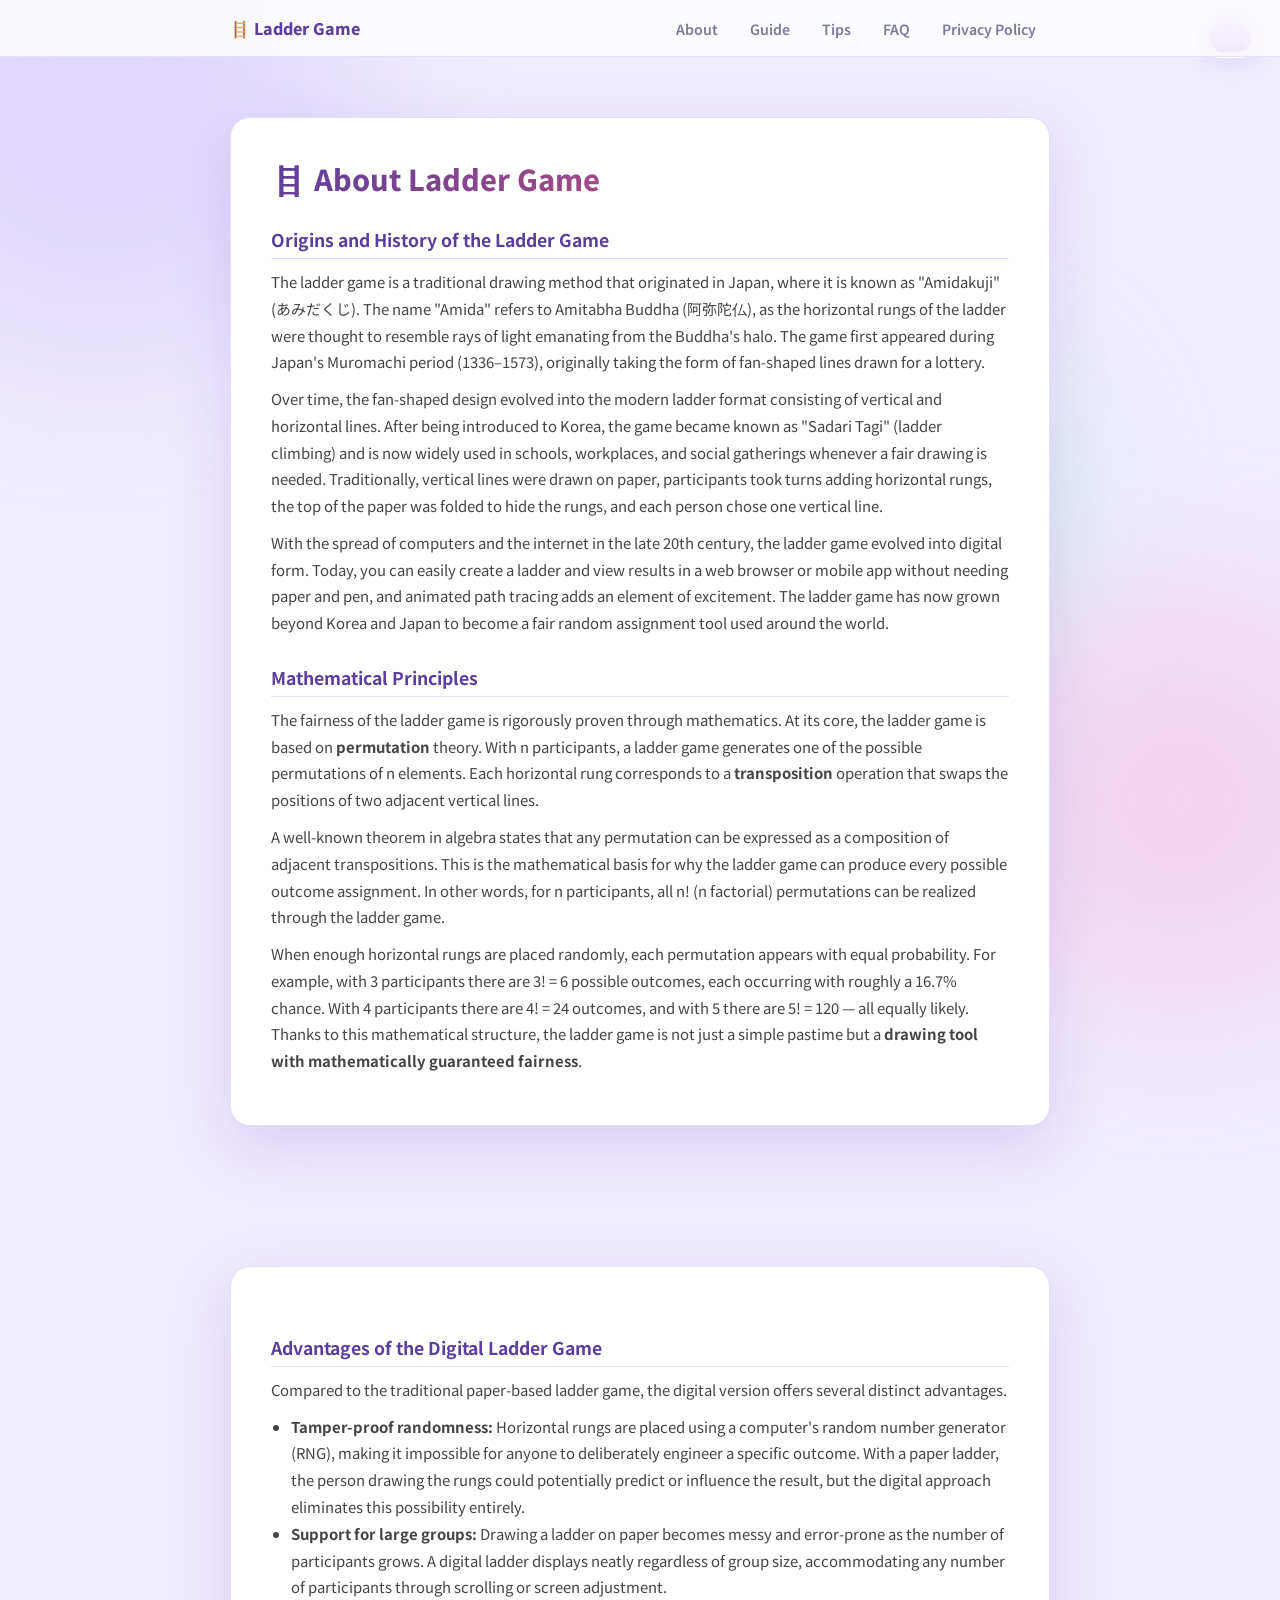
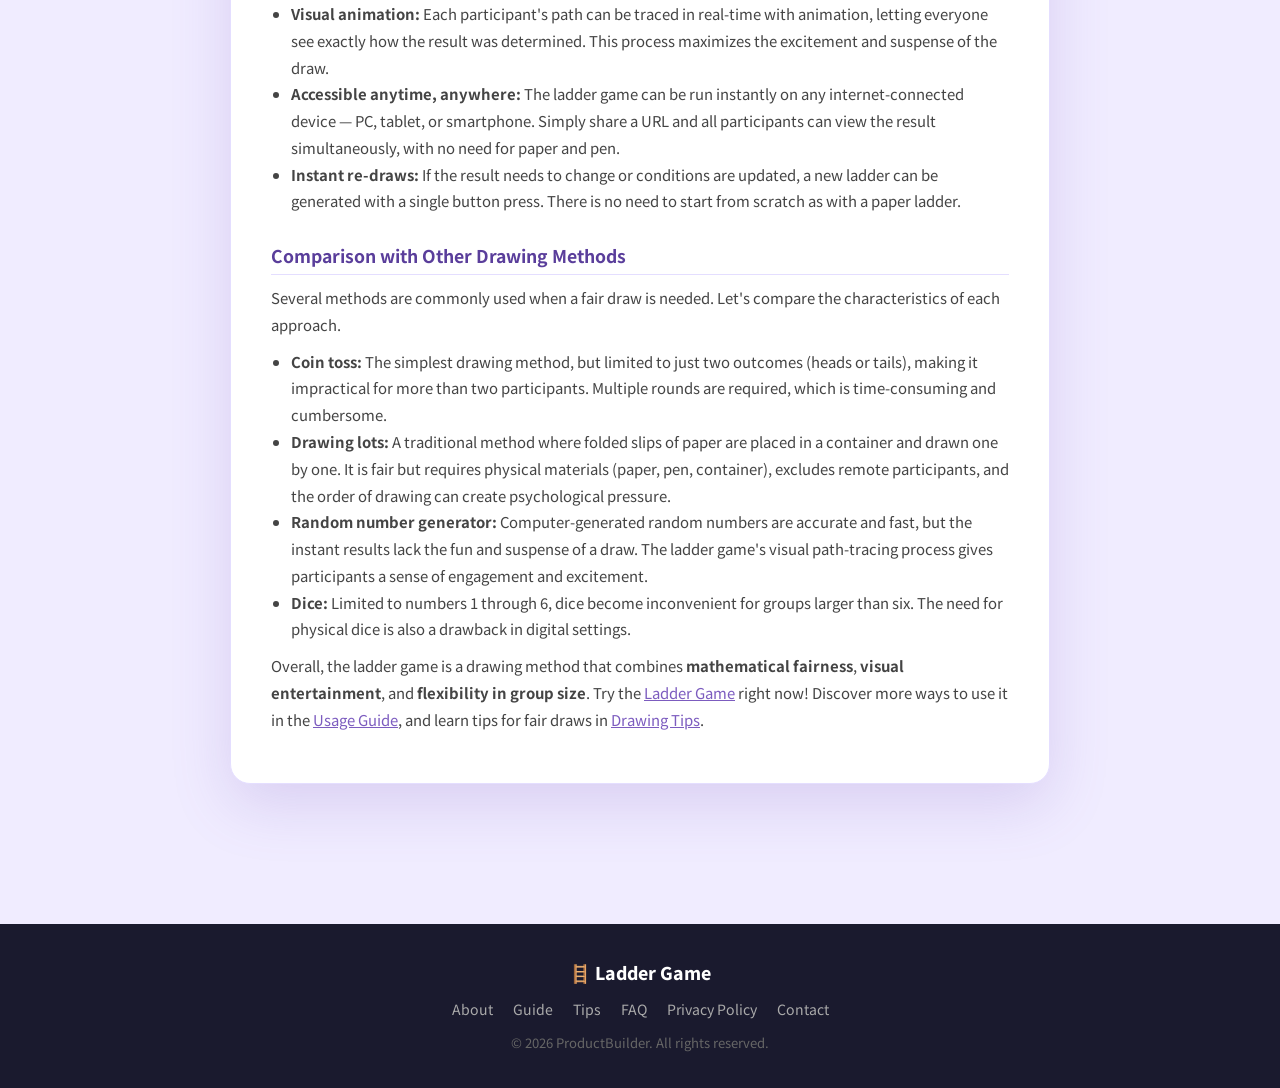
==== commit 93686880: "Fix nav/footer language to English on all static pages Nav logo, links, and footer text changed from" ====
--- a/about.html
+++ b/about.html
@@ -28,8 +28,8 @@
 
   <!-- Language switcher -->
   <div class="lang-switcher">
-    <button class="lang-btn active" data-lang="ko">한국어</button>
-    <button class="lang-btn" data-lang="en">EN</button>
+    <button class="lang-btn" data-lang="ko">한국어</button>
+    <button class="lang-btn active" data-lang="en">EN</button>
     <button class="lang-btn" data-lang="zh">中文</button>
     <button class="lang-btn" data-lang="ja">日本語</button>
   </div>
@@ -37,13 +37,13 @@
   <!-- Navigation -->
   <nav class="site-nav">
     <div class="nav-inner">
-      <a href="/" class="nav-logo">🪜 사다리 타기</a>
+      <a href="/" class="nav-logo">🪜 Ladder Game</a>
       <ul class="nav-links">
-        <li><a href="about.html">소개</a></li>
-        <li><a href="guide.html">활용 가이드</a></li>
-        <li><a href="tips.html">추첨 팁</a></li>
+        <li><a href="about.html">About</a></li>
+        <li><a href="guide.html">Guide</a></li>
+        <li><a href="tips.html">Tips</a></li>
         <li><a href="faq-detail.html">FAQ</a></li>
-        <li><a href="privacy.html">개인정보처리방침</a></li>
+        <li><a href="privacy.html">Privacy Policy</a></li>
       </ul>
     </div>
   </nav>
@@ -51,7 +51,7 @@
   <div class="page">
 
     <!-- Korean -->
-    <div data-lang="ko">
+    <div data-lang="ko" style="display:none;">
       <div class="card policy-card">
         <h1 class="policy-title">🪜 사다리 타기 소개</h1>
         <div class="policy-body">
@@ -71,7 +71,7 @@
     </div>
 
     <!-- English -->
-    <div data-lang="en" style="display:none;">
+    <div data-lang="en">
       <div class="card policy-card">
         <h1 class="policy-title">🪜 About Ladder Game</h1>
         <div class="policy-body">
@@ -141,7 +141,7 @@
     </div>
 
     <!-- Korean -->
-    <div data-lang="ko">
+    <div data-lang="ko" style="display:none;">
       <div class="card policy-card">
         <div class="policy-body">
 
@@ -163,14 +163,14 @@
             <li><strong>무작위 번호 생성기:</strong> 컴퓨터로 랜덤 숫자를 뽑는 방식은 정확하고 빠르지만, 과정이 즉각적이어서 추첨의 재미와 긴장감이 없습니다. 사다리 타기는 경로를 따라가는 시각적 과정이 있어 참가자들에게 흥미와 몰입감을 제공합니다.</li>
             <li><strong>주사위:</strong> 1~6까지의 숫자로 제한되며, 참가자가 6명을 초과하면 사용하기 불편합니다. 물리적 주사위가 필요하다는 점도 디지털 환경에서는 단점이 됩니다.</li>
           </ul>
-          <p>종합적으로, 사다리 타기는 <strong>수학적 공정성</strong>, <strong>시각적 재미</strong>, <strong>참가 인원의 유연성</strong>을 모두 갖춘 추첨 방법입니다. 지금 바로 <a href="/">사다리 타기</a>를 체험해 보세요! 더 다양한 활용법은 <a href="guide.html">활용 가이드</a>에서, 공정한 추첨을 위한 노하우는 <a href="tips.html">추첨 팁</a>에서 확인할 수 있습니다.</p>
+          <p>종합적으로, 사다리 타기는 <strong>수학적 공정성</strong>, <strong>시각적 재미</strong>, <strong>참가 인원의 유연성</strong>을 모두 갖춘 추첨 방법입니다. 지금 바로 <a href="/">사다리 타기</a>를 체험해 보세요! 더 다양한 활용법은 <a href="guide.html">Guide</a>에서, 공정한 추첨을 위한 노하우는 <a href="tips.html">Tips</a>에서 확인할 수 있습니다.</p>
 
         </div>
       </div>
     </div>
 
     <!-- English -->
-    <div data-lang="en" style="display:none;">
+    <div data-lang="en">
       <div class="card policy-card">
         <div class="policy-body">
 
@@ -261,14 +261,14 @@
   <!-- Footer -->
   <footer class="site-footer">
     <div class="footer-inner">
-      <div class="footer-logo">🪜 사다리 타기</div>
+      <div class="footer-logo">🪜 Ladder Game</div>
       <nav class="footer-nav">
-        <a href="about.html">소개</a>
-        <a href="guide.html">활용 가이드</a>
-        <a href="tips.html">추첨 팁</a>
+        <a href="about.html">About</a>
+        <a href="guide.html">Guide</a>
+        <a href="tips.html">Tips</a>
         <a href="faq-detail.html">FAQ</a>
-        <a href="privacy.html">개인정보처리방침</a>
-        <a href="mailto:contact@productbuilder.page">문의하기</a>
+        <a href="privacy.html">Privacy Policy</a>
+        <a href="mailto:contact@productbuilder.page">Contact</a>
       </nav>
       <p class="footer-copy">© 2026 ProductBuilder. All rights reserved.</p>
     </div>
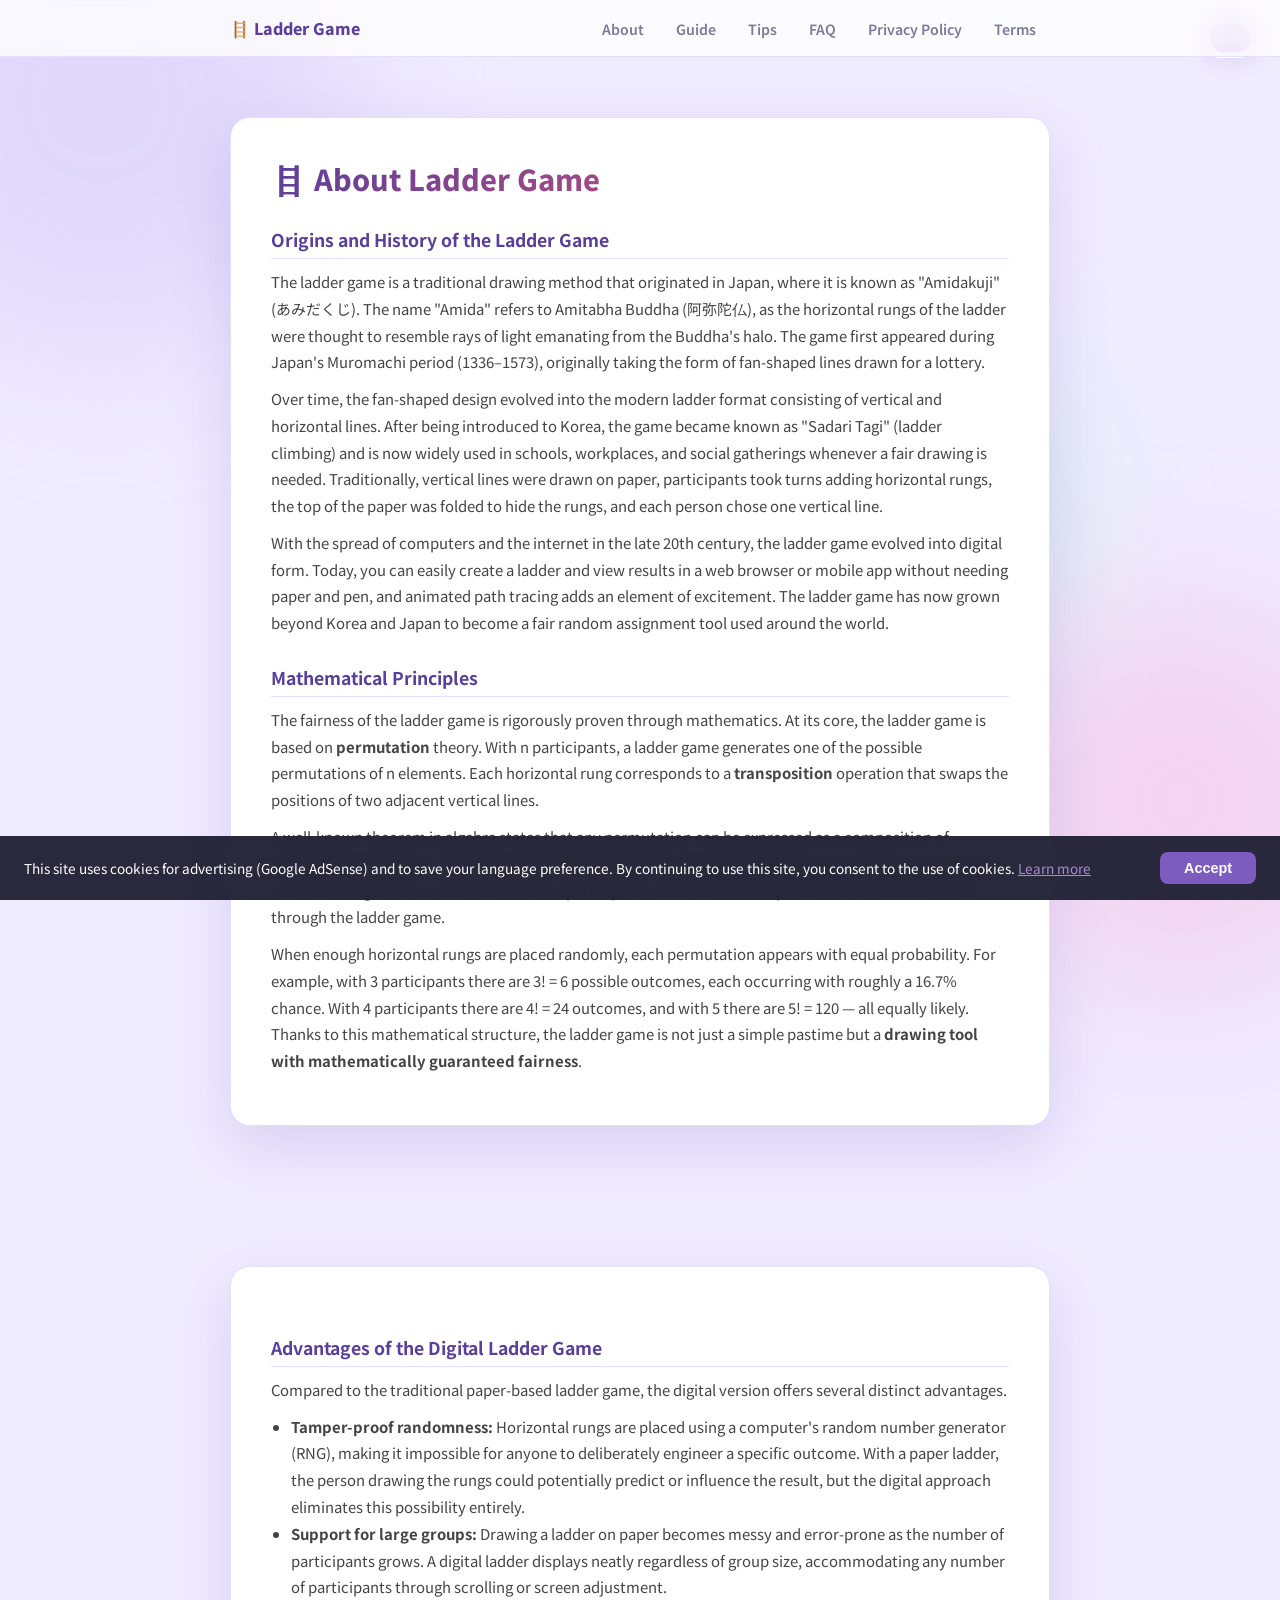
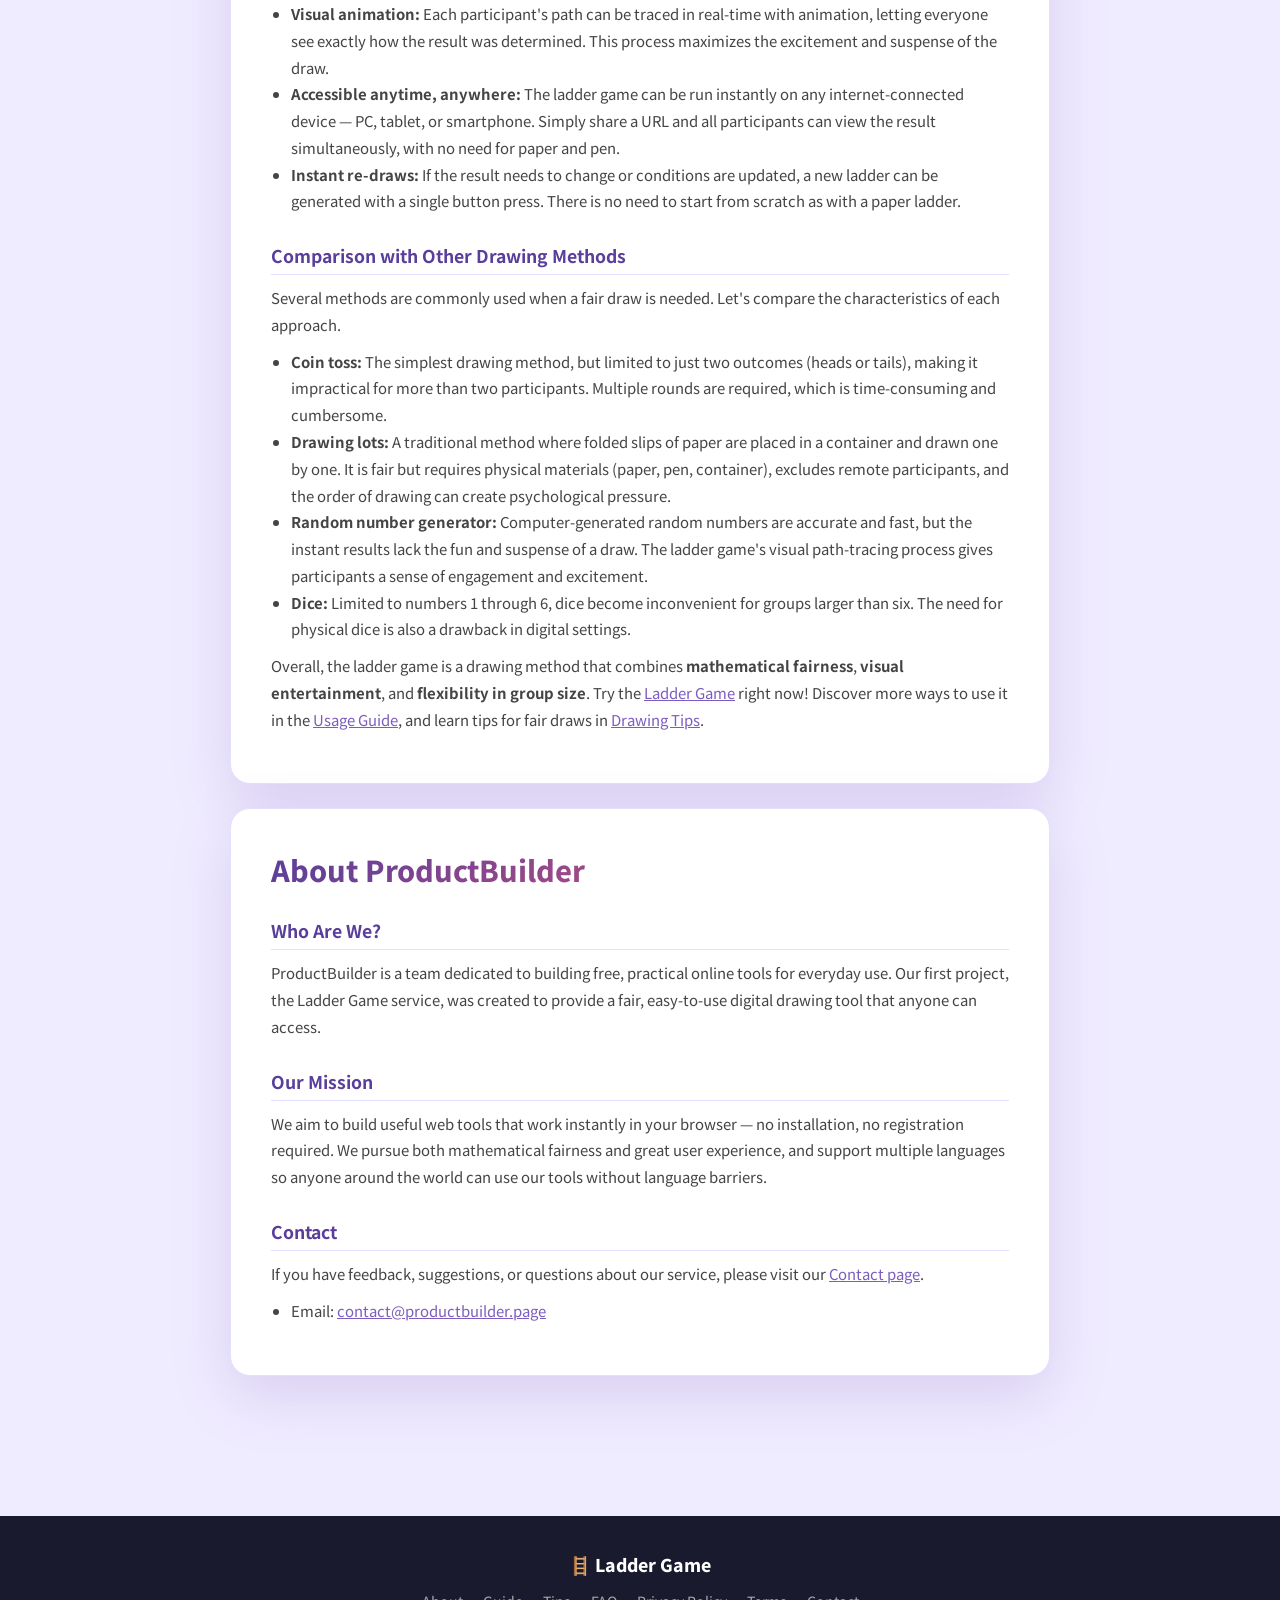
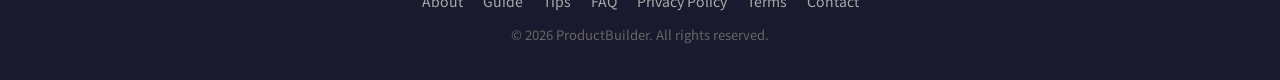
==== commit b4e95b37: "Add Terms, Contact pages, multilingual Privacy, cookie consent for AdSense approval - Add terms.html" ====
--- a/about.html
+++ b/about.html
@@ -44,6 +44,7 @@
         <li><a href="tips.html">Tips</a></li>
         <li><a href="faq-detail.html">FAQ</a></li>
         <li><a href="privacy.html">Privacy Policy</a></li>
+        <li><a href="terms.html">Terms</a></li>
       </ul>
     </div>
   </nav>
@@ -252,6 +253,86 @@
           </ul>
           <p>総合的に、あみだくじは<strong>数学的な公平性</strong>、<strong>視覚的な楽しさ</strong>、<strong>参加人数の柔軟性</strong>を兼ね備えたくじ引き方法です。今すぐ<a href="/">あみだくじ</a>を体験してみましょう！さらに多くの活用法は<a href="guide.html">活用ガイド</a>で、公平なくじ引きのコツは<a href="tips.html">くじ引きのヒント</a>でご確認ください。</p>
 
+        </div>
+      </div>
+    </div>
+
+    <!-- About ProductBuilder - Korean -->
+    <div data-lang="ko" style="display:none;">
+      <div class="card policy-card" style="margin-top:24px;">
+        <h1 class="policy-title">ProductBuilder 소개</h1>
+        <div class="policy-body">
+          <h2>우리는 누구인가요?</h2>
+          <p>ProductBuilder는 일상에서 유용하게 사용할 수 있는 무료 온라인 도구를 개발하는 팀입니다. 우리의 첫 번째 프로젝트인 사다리 타기 서비스는 누구나 쉽고 공정하게 추첨할 수 있는 디지털 도구를 제공하기 위해 만들어졌습니다.</p>
+
+          <h2>우리의 목표</h2>
+          <p>복잡한 설치나 회원가입 없이, 브라우저만 열면 바로 사용할 수 있는 실용적인 웹 도구를 만드는 것이 우리의 목표입니다. 수학적 공정성과 사용자 경험을 동시에 추구하며, 전 세계 누구나 언어 장벽 없이 사용할 수 있도록 다국어를 지원합니다.</p>
+
+          <h2>연락처</h2>
+          <p>서비스에 대한 피드백, 제안, 문의사항이 있으시면 <a href="contact.html">문의 페이지</a>를 통해 연락해 주세요.</p>
+          <ul>
+            <li>이메일: <a href="mailto:contact@productbuilder.page">contact@productbuilder.page</a></li>
+          </ul>
+        </div>
+      </div>
+    </div>
+
+    <!-- About ProductBuilder - English -->
+    <div data-lang="en">
+      <div class="card policy-card" style="margin-top:24px;">
+        <h1 class="policy-title">About ProductBuilder</h1>
+        <div class="policy-body">
+          <h2>Who Are We?</h2>
+          <p>ProductBuilder is a team dedicated to building free, practical online tools for everyday use. Our first project, the Ladder Game service, was created to provide a fair, easy-to-use digital drawing tool that anyone can access.</p>
+
+          <h2>Our Mission</h2>
+          <p>We aim to build useful web tools that work instantly in your browser — no installation, no registration required. We pursue both mathematical fairness and great user experience, and support multiple languages so anyone around the world can use our tools without language barriers.</p>
+
+          <h2>Contact</h2>
+          <p>If you have feedback, suggestions, or questions about our service, please visit our <a href="contact.html">Contact page</a>.</p>
+          <ul>
+            <li>Email: <a href="mailto:contact@productbuilder.page">contact@productbuilder.page</a></li>
+          </ul>
+        </div>
+      </div>
+    </div>
+
+    <!-- About ProductBuilder - Chinese -->
+    <div data-lang="zh" style="display:none;">
+      <div class="card policy-card" style="margin-top:24px;">
+        <h1 class="policy-title">关于 ProductBuilder</h1>
+        <div class="policy-body">
+          <h2>我们是谁？</h2>
+          <p>ProductBuilder 是一个致力于构建免费实用在线工具的团队。我们的第一个项目——梯子游戏服务，旨在为所有人提供一个公平、易用的数字抽签工具。</p>
+
+          <h2>我们的使命</h2>
+          <p>我们的目标是创建可在浏览器中即时使用的实用网络工具——无需安装，无需注册。我们追求数学公平性和良好的用户体验，并支持多种语言，让全世界任何人都能无障碍使用。</p>
+
+          <h2>联系方式</h2>
+          <p>如果您有反馈、建议或问题，请访问我们的<a href="contact.html">联系页面</a>。</p>
+          <ul>
+            <li>邮箱：<a href="mailto:contact@productbuilder.page">contact@productbuilder.page</a></li>
+          </ul>
+        </div>
+      </div>
+    </div>
+
+    <!-- About ProductBuilder - Japanese -->
+    <div data-lang="ja" style="display:none;">
+      <div class="card policy-card" style="margin-top:24px;">
+        <h1 class="policy-title">ProductBuilder について</h1>
+        <div class="policy-body">
+          <h2>私たちについて</h2>
+          <p>ProductBuilderは、日常で役立つ無料オンラインツールを開発するチームです。最初のプロジェクトであるあみだくじサービスは、誰もが簡単かつ公平に抽選できるデジタルツールを提供するために作られました。</p>
+
+          <h2>ミッション</h2>
+          <p>インストールや会員登録なしに、ブラウザですぐに使える実用的なウェブツールを作ることが私たちの目標です。数学的な公平性と優れたユーザー体験を追求し、世界中の誰もが言語の壁なく利用できるよう多言語をサポートしています。</p>
+
+          <h2>お問い合わせ</h2>
+          <p>サービスに関するフィードバック、ご提案、ご質問がございましたら、<a href="contact.html">お問い合わせページ</a>よりご連絡ください。</p>
+          <ul>
+            <li>メール：<a href="mailto:contact@productbuilder.page">contact@productbuilder.page</a></li>
+          </ul>
         </div>
       </div>
     </div>
@@ -268,12 +349,14 @@
         <a href="tips.html">Tips</a>
         <a href="faq-detail.html">FAQ</a>
         <a href="privacy.html">Privacy Policy</a>
-        <a href="mailto:contact@productbuilder.page">Contact</a>
+        <a href="terms.html">Terms</a>
+        <a href="contact.html">Contact</a>
       </nav>
       <p class="footer-copy">© 2026 ProductBuilder. All rights reserved.</p>
     </div>
   </footer>
 
   <script defer src="i18n-static.js"></script>
+  <script defer src="cookie-consent.js"></script>
 </body>
 </html>
--- a/style.css
+++ b/style.css
@@ -740,6 +740,40 @@
 .policy-body li { font-size: 0.93rem; color: #444; line-height: 1.8; }
 .policy-body a { color: var(--purple); text-decoration: underline; }
 
+/* ── Cookie Consent Banner ── */
+#cookie-consent-banner {
+  position: fixed;
+  bottom: 0;
+  left: 0;
+  right: 0;
+  background: rgba(30, 30, 50, 0.95);
+  backdrop-filter: blur(10px);
+  color: #fff;
+  padding: 16px 24px;
+  display: flex;
+  align-items: center;
+  justify-content: center;
+  gap: 16px;
+  z-index: 9999;
+  font-size: 0.85rem;
+  line-height: 1.5;
+  flex-wrap: wrap;
+}
+#cookie-consent-banner p { margin: 0; flex: 1; min-width: 240px; }
+#cookie-consent-banner a { color: var(--purple-light, #b39ddb); text-decoration: underline; }
+#cookie-accept-btn {
+  background: var(--purple, #7c3aed);
+  color: #fff;
+  border: none;
+  padding: 8px 24px;
+  border-radius: 8px;
+  font-weight: 600;
+  cursor: pointer;
+  font-size: 0.9rem;
+  white-space: nowrap;
+}
+#cookie-accept-btn:hover { opacity: 0.9; }
+
 /* ── Responsive ── */
 @media (max-width: 600px) {
   .page { padding: 24px 14px 60px; }
